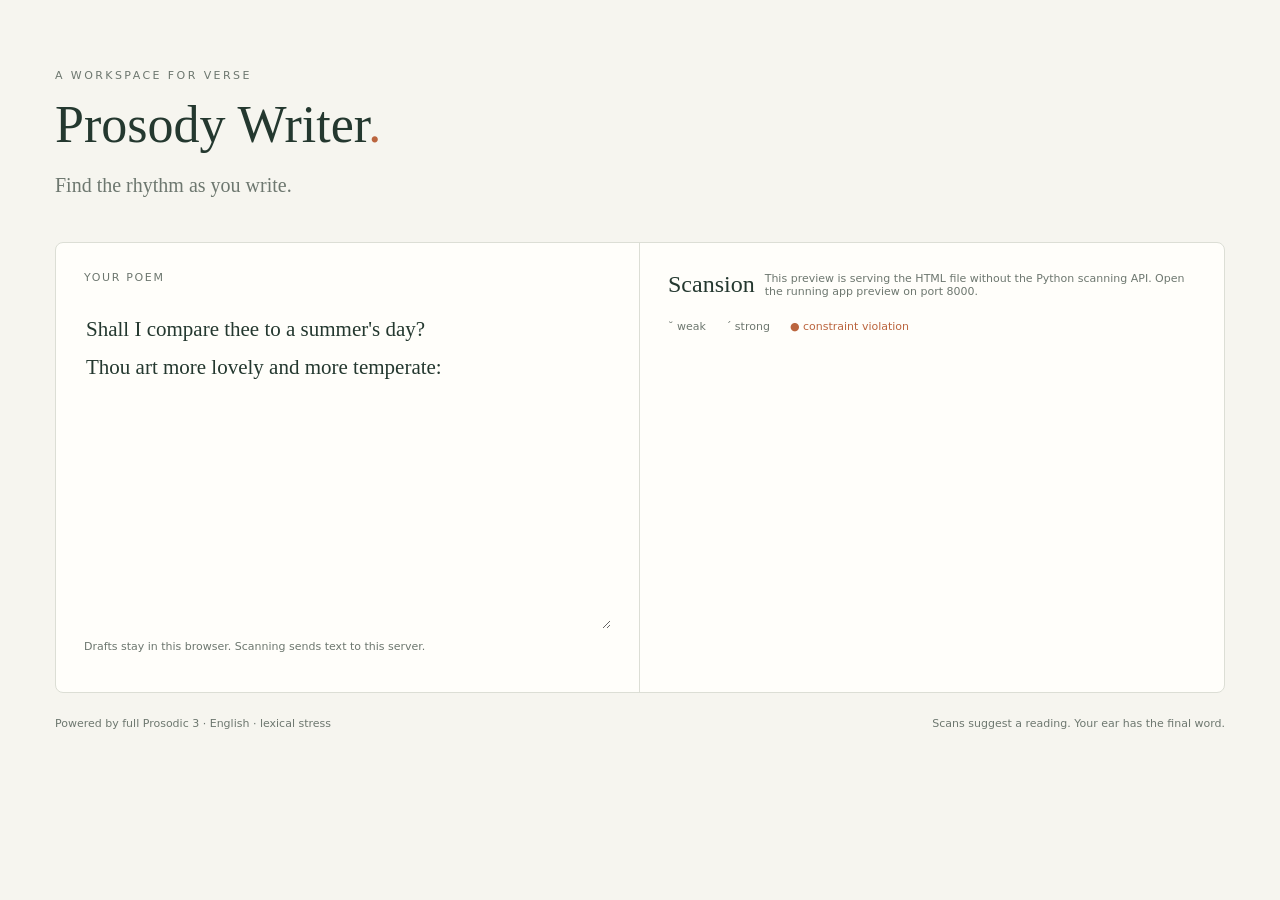
==== prosody_writer/static/index.html @ 9eb8d66f "Add realtime poetry editor and Codespaces development setup" ====
<!doctype html>
<html lang="en">
<meta charset="utf-8">
<meta name="viewport" content="width=device-width, initial-scale=1">
<title>Prosody Writer</title>
<style>
:root{color-scheme:light;--ink:#24382f;--muted:#6d776f;--paper:#f6f5ef;--accent:#bb653e}
*{box-sizing:border-box}body{margin:0;background:var(--paper);color:var(--ink);font:15px system-ui,sans-serif}main{max-width:1250px;margin:0 auto;padding:65px 40px}header{margin-bottom:45px}.eyebrow{font-size:11px;letter-spacing:.22em;color:var(--muted)}h1{font:normal 52px Georgia,serif;margin:12px 0}h1 span{color:var(--accent)}header p{font:20px Georgia,serif;color:var(--muted)}.workspace{display:grid;grid-template-columns:1fr 1fr;background:#fffefa;border:1px solid #dcded5;border-radius:8px;min-height:440px}.draft,.analysis{padding:28px}.draft{border-right:1px solid #dcded5}label{display:block;font-size:11px;letter-spacing:.15em;color:var(--muted)}textarea{display:block;width:100%;height:320px;margin-top:25px;resize:vertical;background:transparent;border:0;outline:none;color:var(--ink);font:21px/1.8 Georgia,serif}textarea:focus{outline:1px solid #ced8ca;outline-offset:8px}#privacy{font-size:11px;color:var(--muted)}.analysis-heading{display:flex;align-items:center;justify-content:space-between;gap:10px}h2{font:24px Georgia,serif;margin:0}#status{font-size:11px;color:var(--muted)}.legend{display:flex;gap:20px;font-size:11px;color:var(--muted);margin:22px 0 30px}.conflict{color:var(--accent)}.scan-line{padding:15px 0;border-top:1px solid #e9e9e0}.line-text{font:16px Georgia,serif;margin:0 0 14px;color:var(--muted)}.syllables{display:flex;flex-wrap:wrap;gap:9px}.syllable{display:flex;flex-direction:column;align-items:center;font:17px Georgia,serif;min-width:18px}.mark{font-size:24px;color:#367154;height:30px}.syllable.violation .mark{color:var(--accent)}.note{font-size:12px;color:var(--muted)}footer{display:flex;justify-content:space-between;gap:20px;margin-top:24px;font-size:11px;color:var(--muted)}@media(max-width:800px){main{padding:30px 20px}.workspace{grid-template-columns:1fr}.draft{border-right:0;border-bottom:1px solid #dcded5}footer{flex-direction:column}h1{font-size:40px}}

</style>
<main>
  <header><span class="eyebrow">A WORKSPACE FOR VERSE</span><h1>Prosody Writer<span>.</span></h1>
    <p>Find the rhythm as you write.</p></header>
  <section class="workspace">
    <div class="draft"><label for="poem">YOUR POEM</label>
      <textarea id="poem" spellcheck="false" placeholder="Begin with a line…" aria-describedby="privacy">Shall I compare thee to a summer's day?
Thou art more lovely and more temperate:</textarea>
      <p id="privacy">Drafts stay in this browser. Scanning sends text to this server.</p>
    </div>
    <div class="analysis"><div class="analysis-heading"><h2>Scansion</h2><span id="status" role="status" aria-live="polite">Starting…</span></div>
      <p class="legend"><span>˘ weak</span><span>´ strong</span><span class="conflict">● constraint violation</span></p>
      <div id="results"></div>
    </div>
  </section>
  <footer>Powered by full Prosodic 3 · English · lexical stress <span>Scans suggest a reading. Your ear has the final word.</span></footer>
</main>
<script>
const poem = document.querySelector('#poem');
const results = document.querySelector('#results');
const status = document.querySelector('#status');
// randomUUID is unavailable in some embedded/non-secure preview contexts.
const session = typeof crypto.randomUUID === 'function' ? crypto.randomUUID() :
  '10000000-1000-4000-8000-100000000000'.replace(/[018]/g, c =>
    (Number(c) ^ crypto.getRandomValues(new Uint8Array(1))[0] & 15 >> Number(c) / 4).toString(16));
const apiURL = new URL('api/scan', document.baseURI);
let revision = 0, timer, running = false, dirty = false;
try { const saved = localStorage.getItem('prosody-draft'); if (saved !== null) poem.value = saved; } catch {}
function element(tag, className, text) {
  const node = document.createElement(tag); node.className = className; node.textContent = text; return node;
}
function render(data) {
  results.replaceChildren();
  for (const line of data.lines) {
    if (line.status === 'empty') continue;
    const row = element('div', 'scan-line', '');
    row.append(element('p', 'line-text', line.text));
    if (line.status !== 'ok') row.append(element('p', 'note', line.message));
    else {
      const syllables = element('div', 'syllables', '');
      for (const syl of line.syllables) {
        const violations = Object.entries(syl.violations).filter(([, n]) => n > 0);
        const node = element('span', 'syllable' + (violations.length ? ' violation' : ''), '');
        node.title = `${syl.ipa} · lexical stress: ${syl.stress ? 'stressed' : 'unstressed'}${violations.length ? ' · ' + violations.map(([key]) => key).join(', ') : ''}`;
        node.append(element('span', 'mark', syl.meter === 's' ? '´' : '˘'), element('span', '', syl.text));
        syllables.append(node);
      }
      row.append(syllables);
    }
    results.append(row);
  }
  status.textContent = `${data.elapsed_ms} ms · ${data.work.parsed_lines} lines scanned`;
}
async function scan() {
  if (running) { dirty = true; return; }
  running = true; dirty = false;
  const sentRevision = revision;
  status.textContent = 'Scanning…';
  try {
    const response = await fetch(apiURL, {method:'POST', headers:{'Content-Type':'application/json'},
      body:JSON.stringify({session, revision:sentRevision, text:poem.value})});
    if (response.status === 429) { dirty = true; return; }
    const contentType = response.headers.get('content-type') || '';
    if (!contentType.includes('application/json')) {
      throw new Error('This preview is serving the HTML file without the Python scanning API. Open the running app preview on port 8000.');
    }
    if (!response.ok) throw new Error((await response.json()).detail || 'Scanning failed');
    const data = await response.json();
    if (data.revision === revision) render(data);
  } catch (error) { status.textContent = String(error.message); }
  finally { running = false; if (dirty || sentRevision !== revision) { clearTimeout(timer); timer = setTimeout(scan, 180); } }
}
poem.addEventListener('input', () => {
  revision++;
  try { localStorage.setItem('prosody-draft', poem.value); } catch {}
  clearTimeout(timer); status.textContent = 'Waiting for your line…'; timer = setTimeout(scan, 180);
});
scan();

</script>
</html>
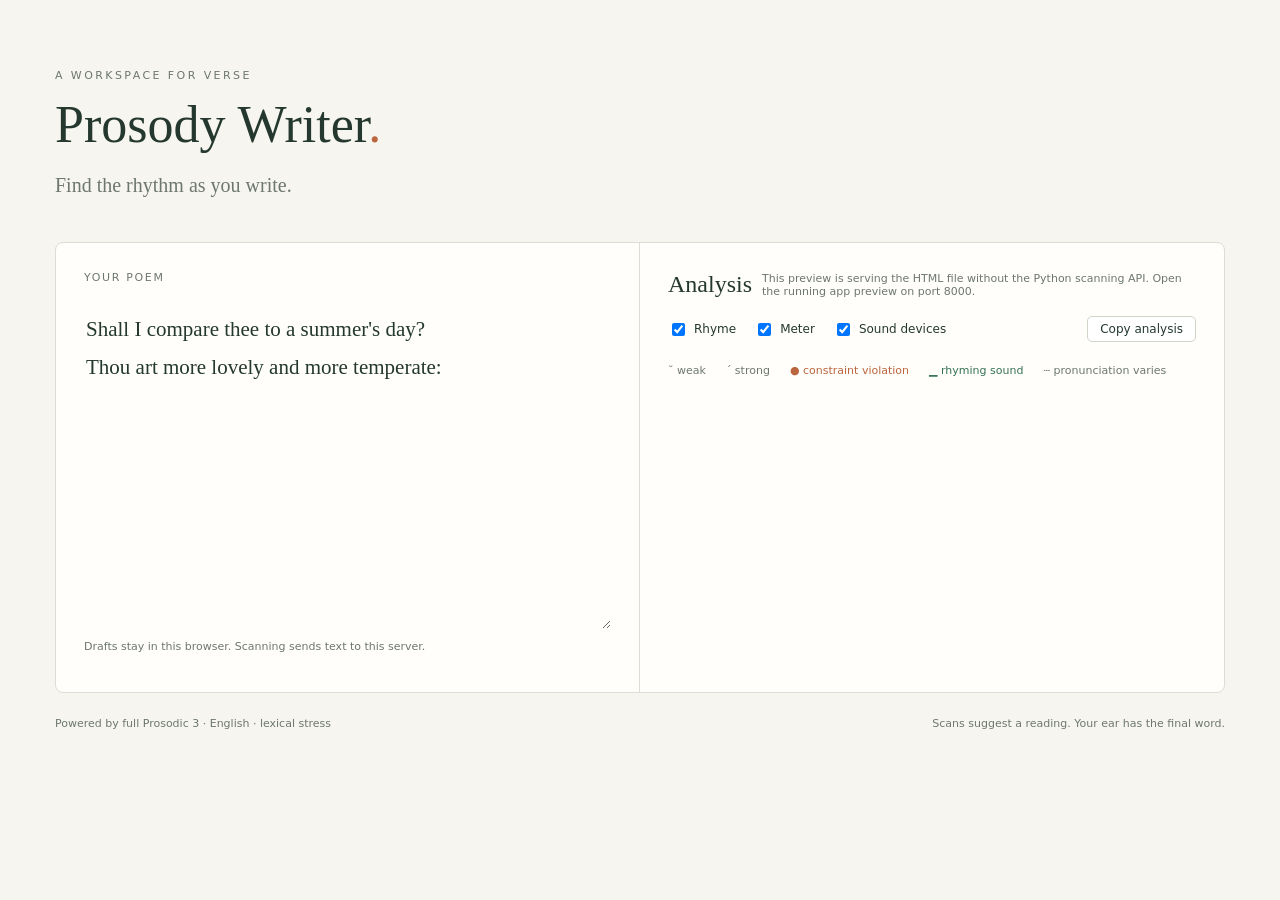
==== commit cd476587: "Add rhyme scheme, syllable counts, meter naming and sound devices Annotate every scanned line with i" ====
--- a/prosody_writer/static/index.html
+++ b/prosody_writer/static/index.html
@@ -6,6 +6,27 @@
 <style>
 :root{color-scheme:light;--ink:#24382f;--muted:#6d776f;--paper:#f6f5ef;--accent:#bb653e}
 *{box-sizing:border-box}body{margin:0;background:var(--paper);color:var(--ink);font:15px system-ui,sans-serif}main{max-width:1250px;margin:0 auto;padding:65px 40px}header{margin-bottom:45px}.eyebrow{font-size:11px;letter-spacing:.22em;color:var(--muted)}h1{font:normal 52px Georgia,serif;margin:12px 0}h1 span{color:var(--accent)}header p{font:20px Georgia,serif;color:var(--muted)}.workspace{display:grid;grid-template-columns:1fr 1fr;background:#fffefa;border:1px solid #dcded5;border-radius:8px;min-height:440px}.draft,.analysis{padding:28px}.draft{border-right:1px solid #dcded5}label{display:block;font-size:11px;letter-spacing:.15em;color:var(--muted)}textarea{display:block;width:100%;height:320px;margin-top:25px;resize:vertical;background:transparent;border:0;outline:none;color:var(--ink);font:21px/1.8 Georgia,serif}textarea:focus{outline:1px solid #ced8ca;outline-offset:8px}#privacy{font-size:11px;color:var(--muted)}.analysis-heading{display:flex;align-items:center;justify-content:space-between;gap:10px}h2{font:24px Georgia,serif;margin:0}#status{font-size:11px;color:var(--muted)}.legend{display:flex;gap:20px;font-size:11px;color:var(--muted);margin:22px 0 30px}.conflict{color:var(--accent)}.scan-line{padding:15px 0;border-top:1px solid #e9e9e0}.line-text{font:16px Georgia,serif;margin:0 0 14px;color:var(--muted)}.syllables{display:flex;flex-wrap:wrap;gap:9px}.syllable{display:flex;flex-direction:column;align-items:center;font:17px Georgia,serif;min-width:18px}.mark{font-size:24px;color:#367154;height:30px}.syllable.violation .mark{color:var(--accent)}.note{font-size:12px;color:var(--muted)}footer{display:flex;justify-content:space-between;gap:20px;margin-top:24px;font-size:11px;color:var(--muted)}@media(max-width:800px){main{padding:30px 20px}.workspace{grid-template-columns:1fr}.draft{border-right:0;border-bottom:1px solid #dcded5}footer{flex-direction:column}h1{font-size:40px}}
+
+.summary{margin:20px 0 6px;padding:16px 18px;background:#f7f8f1;border:1px solid #dcded5;border-radius:8px}
+.summary-grid{display:grid;grid-template-columns:repeat(auto-fit,minmax(150px,1fr));gap:14px 22px}
+.stat{display:flex;flex-direction:column;gap:3px}.stat-label{font-size:10px;letter-spacing:.16em;text-transform:uppercase;color:var(--muted)}
+.stat-value{font:18px Georgia,serif;color:var(--ink)}
+.toolbar{display:flex;flex-wrap:wrap;align-items:center;gap:6px 18px;margin:18px 0 0;font-size:12px;color:var(--muted)}
+.toggle{display:inline-flex;align-items:center;gap:6px;margin:0;font-size:12px;letter-spacing:0;color:var(--ink);cursor:pointer}
+.toolbar button{margin-left:auto;font:12px system-ui,sans-serif;padding:5px 12px;border:1px solid #cfd5c8;border-radius:5px;background:#fff;color:var(--ink);cursor:pointer}
+.toolbar button:hover{background:#eef2e8}
+.chips{display:flex;flex-wrap:wrap;align-items:center;gap:6px;margin:10px 0 0}.chips-label{font-size:10px;letter-spacing:.14em;text-transform:uppercase;color:var(--muted);margin-right:4px}
+.chip{display:inline-block;padding:2px 9px;border:1px solid #d6dacf;border-radius:999px;font-size:11px;color:#4d5b52;background:#fff}
+.devices .chip{border-style:dashed;background:transparent}
+.line-head{display:flex;align-items:baseline;gap:12px}.line-head .line-text{margin:0 0 6px;flex:1}
+.rhyme-badge{flex:none;display:inline-grid;place-items:center;min-width:26px;height:26px;padding:0 6px;border-radius:13px;background:var(--rhyme);color:#fff;font:600 13px system-ui,sans-serif}
+.rhyme-badge.unrhymed{background:#e4e6df;color:#8a928b}
+.stanza-break{margin-top:18px}
+.word{display:inline-flex;gap:4px}.word+.word{margin-left:10px}
+.word.varies{border-bottom:1px dotted var(--muted)}
+.syllable.tail span:last-child{box-shadow:0 3px 0 -1px var(--rhyme)}
+.legend .tail{color:#367154}.legend .alt{color:var(--muted)}
+.syllables{gap:4px 4px}
 
 </style>
 <main>
@@ -17,8 +38,15 @@
 Thou art more lovely and more temperate:</textarea>
       <p id="privacy">Drafts stay in this browser. Scanning sends text to this server.</p>
     </div>
-    <div class="analysis"><div class="analysis-heading"><h2>Scansion</h2><span id="status" role="status" aria-live="polite">Starting…</span></div>
-      <p class="legend"><span>˘ weak</span><span>´ strong</span><span class="conflict">● constraint violation</span></p>
+    <div class="analysis"><div class="analysis-heading"><h2>Analysis</h2><span id="status" role="status" aria-live="polite">Starting…</span></div>
+      <div id="summary" class="summary" hidden></div>
+      <div class="toolbar">
+        <label class="toggle"><input type="checkbox" id="show-rhyme" checked> Rhyme</label>
+        <label class="toggle"><input type="checkbox" id="show-meter" checked> Meter</label>
+        <label class="toggle"><input type="checkbox" id="show-sound" checked> Sound devices</label>
+        <button type="button" id="copy">Copy analysis</button>
+      </div>
+      <p class="legend"><span>˘ weak</span><span>´ strong</span><span class="conflict">● constraint violation</span><span class="tail">▁ rhyming sound</span><span class="alt">┄ pronunciation varies</span></p>
       <div id="results"></div>
     </div>
   </section>
@@ -27,39 +55,160 @@
 <script>
 const poem = document.querySelector('#poem');
 const results = document.querySelector('#results');
+const summary = document.querySelector('#summary');
 const status = document.querySelector('#status');
+const copyButton = document.querySelector('#copy');
 // randomUUID is unavailable in some embedded/non-secure preview contexts.
 const session = typeof crypto.randomUUID === 'function' ? crypto.randomUUID() :
   '10000000-1000-4000-8000-100000000000'.replace(/[018]/g, c =>
     (Number(c) ^ crypto.getRandomValues(new Uint8Array(1))[0] & 15 >> Number(c) / 4).toString(16));
 const apiURL = new URL('api/scan', document.baseURI);
-let revision = 0, timer, running = false, dirty = false;
+let revision = 0, timer, running = false, dirty = false, latest = null;
+const toggles = {rhyme: '#show-rhyme', meter: '#show-meter', sound: '#show-sound'};
 try { const saved = localStorage.getItem('prosody-draft'); if (saved !== null) poem.value = saved; } catch {}
+for (const [name, selector] of Object.entries(toggles)) {
+  const box = document.querySelector(selector);
+  try { const saved = localStorage.getItem('prosody-show-' + name); if (saved !== null) box.checked = saved === '1'; } catch {}
+  box.addEventListener('change', () => {
+    try { localStorage.setItem('prosody-show-' + name, box.checked ? '1' : '0'); } catch {}
+    if (latest) render(latest);
+  });
+}
+const shown = name => document.querySelector(toggles[name]).checked;
 function element(tag, className, text) {
-  const node = document.createElement(tag); node.className = className; node.textContent = text; return node;
-}
+  const node = document.createElement(tag); node.className = className; if (text !== undefined) node.textContent = text; return node;
+}
+// A stable hue per rhyme letter, so a letter keeps its colour as the poem grows.
+function letterColor(letter) {
+  let n = 0; for (const c of letter) n = n * 26 + c.charCodeAt(0) - 64;
+  return `hsl(${(n * 47) % 360} 48% 38%)`;
+}
+function chip(text, title) { const node = element('span', 'chip', text); if (title) node.title = title; return node; }
+const KIND = {perfect: 'perfect rhyme', identical: 'identical rhyme', assonant: 'shared vowel', consonant: 'shared ending sound'};
+
+function renderSummary(data) {
+  const a = data.analysis;
+  summary.replaceChildren();
+  if (!a || !a.lines) { summary.hidden = true; return; }
+  summary.hidden = false;
+  const grid = element('div', 'summary-grid');
+  const stat = (label, value, title) => {
+    const box = element('div', 'stat'); if (title) box.title = title;
+    box.append(element('span', 'stat-label', label), element('span', 'stat-value', value)); grid.append(box);
+  };
+  if (a.form) stat('Form', a.form);
+  if (a.meter) stat('Meter', a.meter.label, `${a.meter.lines} of ${a.meter.of} lines`);
+  if (a.meter) stat('Regularity', `${a.meter.lines}/${a.meter.of} lines`);
+  if (a.scheme) stat('Rhyme scheme', a.scheme);
+  stat('Lines', `${a.lines}${a.stanzas > 1 ? ' · ' + a.stanzas + ' stanzas' : ''}`);
+  stat('Syllables', `${a.syllables} · avg ${a.average_syllables}${a.shortest !== a.longest ? ` · ${a.shortest}–${a.longest}` : ''}`);
+  summary.append(grid);
+  if (shown('rhyme') && a.rhyme_groups.length) {
+    const row = element('div', 'chips'); row.append(element('span', 'chips-label', 'Rhyme sounds'));
+    for (const g of a.rhyme_groups) {
+      const node = chip(`${g.letter}  /${g.sound}/  ${g.words.join(', ')}`);
+      node.style.borderColor = letterColor(g.letter); node.style.color = letterColor(g.letter); row.append(node);
+    }
+    summary.append(row);
+  }
+  if (a.repeats.length) {
+    const row = element('div', 'chips'); row.append(element('span', 'chips-label', 'Echoes'));
+    for (const r of a.repeats) row.append(chip(`${r.word} ×${r.count}`, 'Repeated word'));
+    summary.append(row);
+  }
+}
+
+function renderLine(line, number) {
+  const row = element('div', 'scan-line');
+  const head = element('div', 'line-head');
+  if (shown('rhyme') && line.rhyme) {
+    const r = line.rhyme;
+    const badge = element('span', 'rhyme-badge' + (r.unrhymed ? ' unrhymed' : ''), r.letter + (r.near ? '~' : ''));
+    badge.style.setProperty('--rhyme', letterColor(r.letter));
+    badge.title = r.unrhymed ? 'No other line rhymes with this one' :
+      `Rhymes with “${r.word}” — ${KIND[r.kind] || 'rhyme'} (/${r.sound}/)${r.near ? ' · near rhyme' : ''}`;
+    head.append(badge);
+  }
+  head.append(element('p', 'line-text', line.text));
+  row.append(head);
+  if (line.status !== 'ok') { row.append(element('p', 'note', line.message)); return row; }
+  const meta = element('div', 'chips');
+  meta.append(chip(`${line.syllable_count} syllables`, 'Syllables in the best-scoring scansion'));
+  if (shown('meter')) {
+    const m = line.meter;
+    if (m) {
+      meta.append(chip(m.label, `${m.feet} feet · ${m.distance} off the ideal pattern`));
+      for (const v of m.variants) meta.append(chip(v, 'A common variation, not an error'));
+      for (const d of m.deviations) meta.append(chip(`foot ${d.foot}: ${d.name}`, `Foot ${d.foot} reads ${d.pattern}`));
+    } else meta.append(chip('irregular', 'No regular meter fits this line'));
+  }
+  row.append(meta);
+  const syllables = element('div', 'syllables');
+  const spans = line.words && line.words.length ? line.words : [{start: 0, end: line.syllables.length}];
+  const tailFrom = shown('rhyme') && line.rhyme ? spans[spans.length - 1].start + line.rhyme.from : Infinity;
+  for (const word of spans) {
+    const group = element('span', 'word' + (word.alt ? ' varies' : ''));
+    if (word.alt) group.title = `“${word.text}” can be read with ${word.alt.join(' or ')} syllables`;
+    for (let i = word.start; i < word.end; i++) {
+      const syl = line.syllables[i];
+      const violations = Object.entries(syl.violations).filter(([, n]) => n > 0);
+      const inTail = i >= tailFrom;
+      const node = element('span', 'syllable' + (violations.length ? ' violation' : '') + (inTail ? ' tail' : ''), '');
+      if (inTail) node.style.setProperty('--rhyme', letterColor(line.rhyme.letter));
+      node.title = `${syl.ipa} · lexical stress: ${syl.stress ? 'stressed' : 'unstressed'}${violations.length ? ' · ' + violations.map(([key]) => key).join(', ') : ''}`;
+      node.append(element('span', 'mark', syl.meter === 's' ? '´' : '˘'), element('span', '', syl.text));
+      group.append(node);
+    }
+    syllables.append(group);
+  }
+  row.append(syllables);
+  if (shown('sound') && (line.alliteration.length || line.assonance.length)) {
+    const devices = element('div', 'chips devices');
+    for (const g of line.alliteration) devices.append(chip(`alliteration /${g.sound}/ ${g.words.join(' · ')}`, 'Repeated opening sound'));
+    for (const g of line.assonance) devices.append(chip(`assonance /${g.sound}/ ${g.words.join(' · ')}`, 'Repeated stressed vowel'));
+    row.append(devices);
+  }
+  return row;
+}
+
 function render(data) {
+  latest = data;
   results.replaceChildren();
+  renderSummary(data);
+  let number = 0, gap = false;
   for (const line of data.lines) {
-    if (line.status === 'empty') continue;
-    const row = element('div', 'scan-line', '');
-    row.append(element('p', 'line-text', line.text));
-    if (line.status !== 'ok') row.append(element('p', 'note', line.message));
-    else {
-      const syllables = element('div', 'syllables', '');
-      for (const syl of line.syllables) {
-        const violations = Object.entries(syl.violations).filter(([, n]) => n > 0);
-        const node = element('span', 'syllable' + (violations.length ? ' violation' : ''), '');
-        node.title = `${syl.ipa} · lexical stress: ${syl.stress ? 'stressed' : 'unstressed'}${violations.length ? ' · ' + violations.map(([key]) => key).join(', ') : ''}`;
-        node.append(element('span', 'mark', syl.meter === 's' ? '´' : '˘'), element('span', '', syl.text));
-        syllables.append(node);
-      }
-      row.append(syllables);
-    }
+    if (line.status === 'empty') { gap = number > 0; continue; }
+    number++;
+    const row = renderLine(line, number);
+    if (gap) { row.classList.add('stanza-break'); gap = false; }
     results.append(row);
   }
   status.textContent = `${data.elapsed_ms} ms · ${data.work.parsed_lines} lines scanned`;
 }
+
+function analysisText(data) {
+  const a = data.analysis, out = [];
+  if (a.form) out.push(`Form: ${a.form}`);
+  if (a.meter) out.push(`Meter: ${a.meter.label} (${a.meter.lines} of ${a.meter.of} lines)`);
+  if (a.scheme) out.push(`Rhyme scheme: ${a.scheme}`);
+  out.push(`${a.lines} lines · ${a.syllables} syllables`, '');
+  let n = 0;
+  for (const line of data.lines) {
+    if (line.status === 'empty') { out.push(''); continue; }
+    n++;
+    const rhyme = line.rhyme ? line.rhyme.letter + (line.rhyme.near ? '~' : '') : '-';
+    const meter = line.meter ? line.meter.label + (line.meter.variants.length ? ` (${line.meter.variants.join(', ')})` : '') : '';
+    out.push(`${String(n).padStart(2)}  ${rhyme.padEnd(3)} ${String(line.syllable_count ?? '').padStart(2)}  ${line.scansion || ''}  ${meter}  | ${line.text}`);
+  }
+  return out.join('\n');
+}
+copyButton.addEventListener('click', async () => {
+  if (!latest) return;
+  try { await navigator.clipboard.writeText(analysisText(latest)); copyButton.textContent = 'Copied!'; }
+  catch { copyButton.textContent = 'Copy failed'; }
+  setTimeout(() => { copyButton.textContent = 'Copy analysis'; }, 1500);
+});
+
 async function scan() {
   if (running) { dirty = true; return; }
   running = true; dirty = false;
